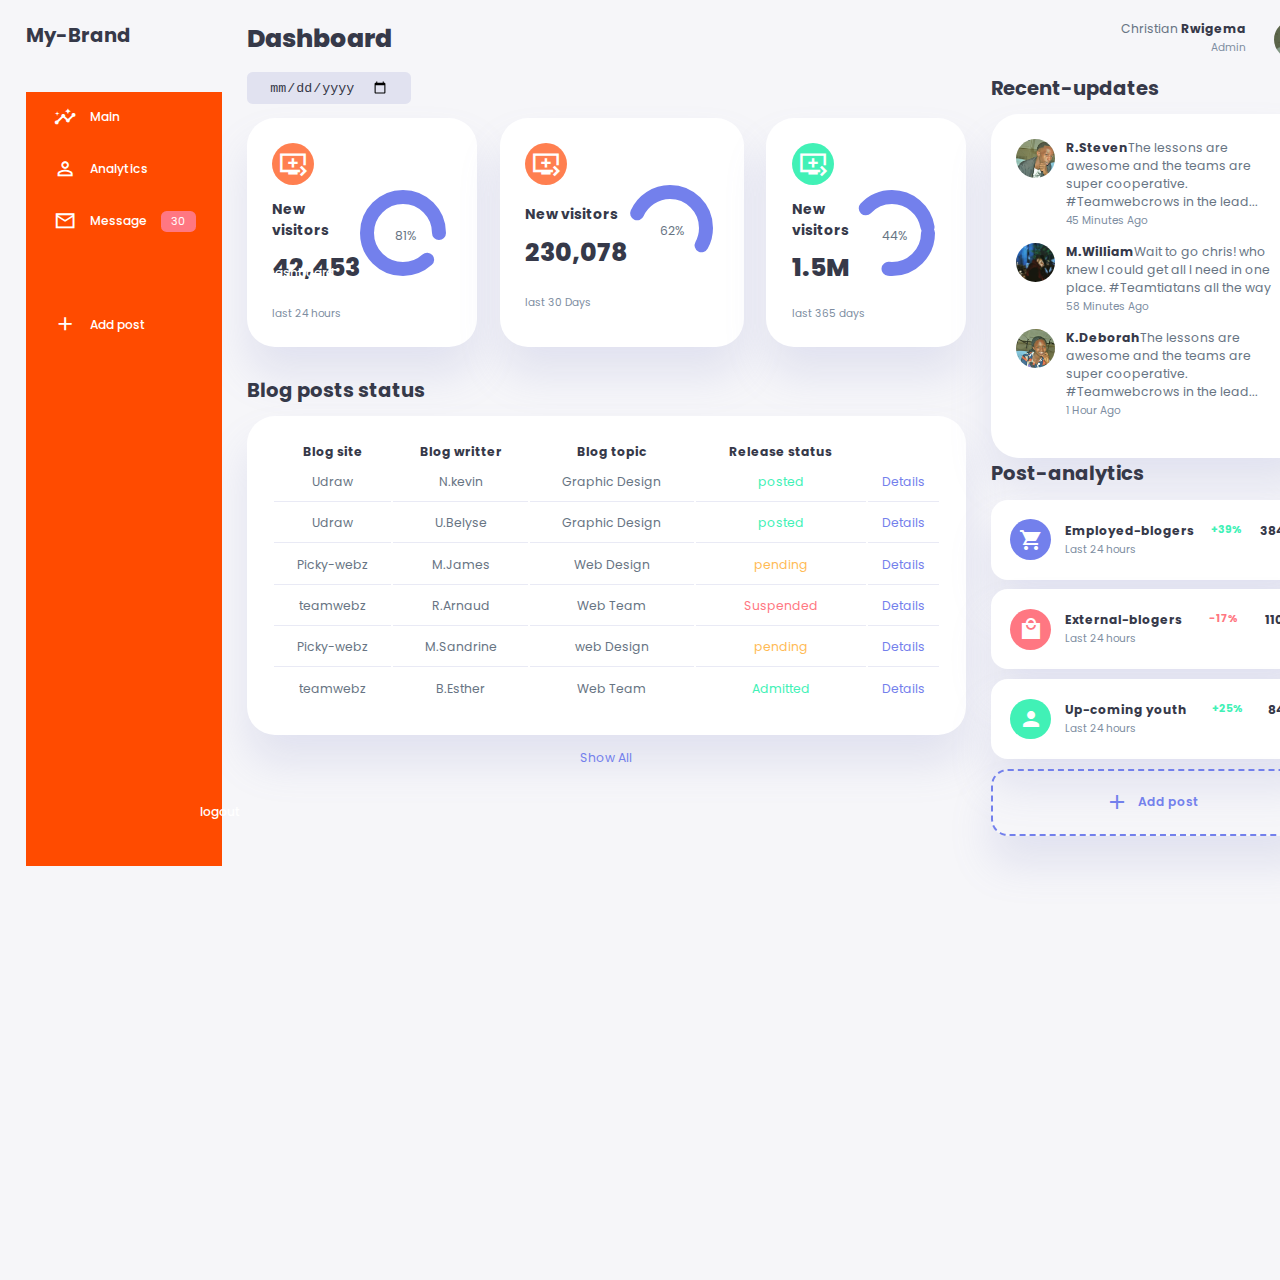
==== admin.html @ 44e916e3 "add-chaanges" ====
<!DOCTYPE html>
<html lang="en">
<head>
    <meta charset="UTF-8">
    <meta http-equiv="X-UA-Compatible" content="IE=edge">
    <meta name="viewport" content="width=device-width, initial-scale=1.0">
    <link rel="stylesheet" href="admin.css">
    <link rel="stylesheet" href="https://fonts.googleapis.com/icon?family=Material+Icons+Sharp">
    <title>Dashboard</title>
</head>
<body>
    <div class="container">
        <aside>
            <div class="top">
                <div class="logo">
                    <img src="" alt="">
                    <h2>My-Brand</h2>
                </div>
                <div class="close" id="close-btn">
                    <span class="material-icons-sharp">
                        close
                        </span>
                </div>
            </div>
            <div class="sidebar">
                <a href="#" class="">
                    <span class="material-icons-sharp">insights</span>
                    <h3>Main</h3>
                </a>
                <a href="#">
                    <span class="material-icons-sharp">person_outline</span>
                    <h3>Analytics</h3>
                </a>
                <a href="#">
                    <span class="material-icons-sharp">mail_outline</span>
                    <h3>Message</h3>
                    <span class="message-count">30</span>
                </a>
                <a href="#">
                    <span class="material-icons-sharp">grid_view</span>
                    <h3>Dashboard</h3>
                </a>
                <a href="#">
                    <span class="material-icons-sharp">add</span>
                    <h3>Add post</h3>
                </a>
                <a href="login.html">
                    <span class="material-icons-sharp">logout</span>
                    <h3>logout</h3>
                </a>
            </div>
        </aside>
        <main>
            <h1>Dashboard</h1>
            <div class="date">
                <input type="date">
            </div>
            <div class="insights">
                <div class="bounce-rate">
                    <span class="material-icons-sharp">
                        queue_play_next</span>
                        <div class="middle">
                            <div class="left">
                                <h3>New visitors</h3>
                                <h1>42,453</h1>
                            </div>
                            <div class="progress">
                                <svg>
                                    <circle cx="38" cy="38" r="36"></circle>
                                </svg>
                                <div class="number">
                                    <p>81%</p>
                                </div>
                            </div>
                        </div>
                        <small class="text-muted">
                            last 24 hours
                        </small>
                </div>
<!-------------------------------------------------------------------------------->
                <div class="monthly-visit">
                    <span class="material-icons-sharp">
                        queue_play_next</span>
                        <div class="middle">
                            <div class="left">
                                <h3>New visitors</h3>
                                <h1>230,078</h1>
                            </div>
                            <div class="progress">
                                <svg>
                                    <circle cx="38" cy="38" r="36"></circle>
                                </svg>
                                <div class="number">
                                    <p>62%</p>
                                </div>
                            </div>
                        </div>
                        <small class="text-muted">
                            last 30 Days
                        </small>
                </div>
<!-------------------------------------------------------------------------------->
                <div class="yearly-visits">
                    <span class="material-icons-sharp">
                        queue_play_next</span>
                        <div class="middle">
                            <div class="left">
                                <h3>New visitors</h3>
                                <h1>1.5M</h1>
                            </div>
                            <div class="progress">
                                <svg>
                                    <circle cx="38" cy="38" r="36"></circle>
                                </svg>
                                <div class="number">
                                    <p>44%</p>
                                </div>
                            </div>
                        </div>
                        <small class="text-muted">
                            last 365 days
                        </small>
                </div>
            </div>
            <div class="recent-blogpost">
                <h2>Blog posts status</h2>
                <table>
                    <thead>
                        <tr>
                            <th>Blog site</th>
                            <th>Blog writter</th>
                            <th>Blog topic</th> 
                            <th>Release status</th>
                            <th></th>
                        </tr>
                    </thead>
                    <tbody>
                        <tr>
                            <td>Udraw</td>
                            <td>N.kevin</td>
                            <td>Graphic Design</td>
                            <td class="success">posted</td>
                            <td class="primary">Details</td>
                        </tr>
                        <tr>
                            <td>Udraw</td>
                            <td>U.Belyse</td>
                            <td>Graphic Design</td>
                            <td class="success">posted</td>
                            <td class="primary">Details</td>
                        </tr>
                        <tr>
                            <td>Picky-webz</td>
                            <td>M.James</td>
                            <td>Web Design</td>
                            <td class="warning">pending</td>
                            <td class="primary">Details</td>
                        </tr>
                        <tr>
                            <td>teamwebz</td>
                            <td>R.Arnaud</td>
                            <td>Web Team</td>
                            <td class="danger">Suspended</td>
                            <td class="primary">Details</td>
                        </tr>
                        <tr>
                            <td>Picky-webz</td>
                            <td>M.Sandrine</td>
                            <td>web Design</td>
                            <td class="warning">pending</td>
                            <td class="primary">Details</td>
                        </tr>
                        <tr>
                            <td>teamwebz</td>
                            <td>B.Esther</td>
                            <td>Web Team</td>
                            <td class="success">Admitted</td>
                            <td class="primary">Details</td>
                        </tr>
                    </tbody>
                </table>
                <a href="#">Show All</a>
            </div>
        </main>


        <div class="right">
            <div class="top">
                <button id="menu-btn">
                    <span class="material-icons-sharp">menu</span>
                </button>
                <div class="profile">
                    <div class="info">
                        <p>Christian <b>Rwigema</b></p>
                        <small class="text-muted">Admin</small>
                    </div>
                    <div class="profile-photo">
                        <img src="img-blog/DSC_1206-1.JPG">
                    </div>
                </div>
            </div>
            <div class="recent-updates">
                <h2>Recent-updates</h2>
                <div class="updates">
                    <div class="update">
                        <div class="profile-photo">
                            <img src="img-blog/DSC_09q.jpg">
                        </div>
                        <div class="message">
                            <p><b>R.Steven</b>The lessons are awesome and the teams are super cooperative.
                                #Teamwebcrows in the lead...</p>
                                <small class="text-muted">45 Minutes Ago</small>
                        </div>
                    </div>
                    <div class="update">
                        <div class="profile-photo">
                            <img src="img-blog/Screenshot_20220315-210021.png">
                        </div>
                        <div class="message">
                            <p><b>M.William</b>Wait to go chris! who knew I could get all I need in one place.
                                #Teamtiatans all the way</p>
                                <small class="text-muted">58 Minutes Ago</small>
                        </div>
                    </div>
                    <div class="update">
                        <div class="profile-photo">
                            <img src="img-blog/DSC_092.jpg">
                        </div>
                        <div class="message">
                            <p><b>K.Deborah</b>The lessons are awesome and the teams are super cooperative.
                                #Teamwebcrows in the lead...</p>
                                <small class="text-muted">1 Hour Ago</small>
                        </div>
                    </div>
                </div>
            </div>
            <div class="sales-analytics">
                <h2>Post-analytics</h2>
                <div class="item online">
                    <div class="icon">
                        <span class="material-icons-sharp">shopping_cart</span>
                    </div>
                    <div class="right">
                        <div class="info">
                            <h3>Employed-blogers</h3>
                            <small class="text-muted">Last 24 hours</small>
                        </div>
                        <h5 class="success">+39%</h5>
                        <h3>3849</h3>
                    </div>
                </div>
                <div class="item offline">
                    <div class="icon">
                        <span class="material-icons-sharp">local_mall</span>
                    </div>
                    <div class="right">
                        <div class="info">
                            <h3>External-blogers</h3>
                            <small class="text-muted">Last 24 hours</small>
                        </div>
                        <h5 class="danger">-17%</h5>
                        <h3>1100</h3>
                    </div>
                </div>
                <div class="item customer">
                    <div class="icon">
                        <span class="material-icons-sharp">person</span>
                    </div>
                    <div class="right">
                        <div class="info">
                            <h3>Up-coming youth</h3>
                            <small class="text-muted">Last 24 hours</small>
                        </div>
                        <h5 class="success">+25%</h5>
                        <h3>849</h3>
                    </div>
                </div>
                <div class="item add-product">
                    <div>
                        <span class="material-icons-sharp">add</span>
                        <h3>Add post</h3>
                    </div>
                </div>
            </div>
        </div>
    </div>
    <script src="main.js"> </script>
</body>
</html>
---- admin.css ----
@import url('https://fonts.googleapis.com/css2?family=Poppins:wght@200;300;400;600;700&display=swap');
:root
{ 
    --color-primary: #7380ec;
    --color-danger: #ff7782;
    --color-success:#41f1b6; 
    --color-warning: #ffbb55;
    --color-white: #fff;
    --color-info-dark:#7d8da1;
    --color-dark: #363949;
    --color-info-light: #dce1eb;
    --color-light: rgba(132, 139, 200, 0.18);
    --color-primary-variant: #111e88;
    --color-dark-variant: #677483;
    --color-background:#f6f6f9;

    --card-border-radius: 2rem;
    --border-radius-1: 0.4rem;
    --border-radius-2: 0.8rem;
    --border-radius-3: 1.2rem;

    --card-padding: 1.8rem;
    --padding-1: 1.2rem;

    --box-shadow: 0 2rem 3rem var(--color-light);
}

*
{
    margin: 0;
    padding: 0;
    outline: 0;
    appearance: none;
    border: 0;
    text-decoration: none;
    list-style: none;
    box-sizing:border-box;
}

html
{
    font-size: 14px;
}

body
{
    width: 100vw;
    height: 100vw;
    font-family: poppins, sans-serif;
    font-size: 0.88rem;
    background: var(--color-background);
    user-select: none;
    overflow-x: hidden;
    color: var(--color-dark);
}

.container
{
    display: grid;
    width: 96%;
    margin: 0 auto;
    gap: 1.8rem;
    grid-template-columns: 14rem auto 23rem;

}

a
{
    color: var(--color-dark);
}

img
{
    display: block;
    width: 100%;
}

h1
{
    font-weight: 800;
    font-size: 1.8rem;
}

h2
{
    font-size: 1.4rem;
}

h3
{
    font-size: 0.87rem;
}

h4
{
    font-size: 0.8rem;
}

h5
{
    font-size: 0.77rem;
}

small
{
    font-size: 0.75rem;
}

.profile-photo
{
    width: 2.8rem;
    height: 2.8rem;
    border-radius: 50%;
    overflow: hidden;
}

.text-muted
{
    color: var(--color-info-dark);
}

p
{
    color: var(--color-dark-variant);
}

b
{
    color: var(--color-dark);
}

.primary
{
    color: var(--color-primary);
}

.danger
{
    color: var(--color-danger);
}

.success
{
    color: var(--color-success);
}

.warning
{
    color: var(--color-warning);
}

aside
{
    height: 100vh;
}

aside .top
{
    background: #f6f6f9;
    display: flex;
    align-items: center;
    justify-content: space-between;
    margin-top: 1.4rem;
}

aside .close
{
    display: none;
}

aside .sidebar
{
    display: flex;
    flex-direction: column;
    height: 86vh;
    position: relative;
    top: 3rem;
    background: #FF4B00;
}

aside h3
{
    font-weight: 500;
}

aside .sidebar a
{
    display: flex;
    color: var(--color-white);margin-left: 2rem;
    gap: 1rem;
    align-items: center;
    position: relative;
    height: 3.7rem;
    transition: all 300ms ease;
}

aside .sidebar a span
{
    font-size: 1.6rem;
    transition: all 300ms ease;
}

aside .sidebar a:last-child
{
    position: absolute;
    bottom: 2rem;
    width: 100%;
}

aside .sidebar a.active
{
    background: var(--color-light);
    color: var(--color-primary);
    margin-left: 0;
}

aside .sidebar a.active:before
{
    content: "";
    width: 6px;
    height: 100%;
    background: var(--color-primary);
}

aside .sidebar a.active span
{
    color: var(--color-primary);
    margin-left: calc(1rem - 3px);
}

aside .sidebar a:hover
{
    color: var(--color-primary);
}

aside .sidebar a:hover span
{
    margin-left: 1rem;
}

aside .sidebar .message-count
{
    background: var(--color-danger);
    color: var(--color-white);
    padding: 2px 10px;
    font-size: 11px;
    border-radius: var(--border-radius-1);
}

/*==============*/

main
{
    margin-top: 1.4rem;
}

main .date
{
    display: inline-block;
    background: var(--color-light);
    border-radius: var(--border-radius-1);
    margin-top: 1rem;
    padding: 0.5rem 1.6rem;
}

main .date input[type='date']
{
    background: transparent;
    color: var(--color-dark);
}

main .insights
{
    display: grid;
    grid-template-columns: repeat(3, 1fr);
    gap: 1.6rem;
}

main .insights > div
{
    background: var(--color-white);
    padding: var(--card-padding);
    border-radius: var(--card-border-radius);
    margin-top: 1rem;
    box-shadow: var(--box-shadow);
    transition: all 300ms ease;
}

main .insights > div:hover
{
    box-shadow: none;
}

main .insights > div span
{
    background: coral;
    padding: 0.5rem;
    border-radius: 50%;
    color: var(--color-white);
    font-size: 2rem;
}

main .insights > div.monthly-visits span
{
    background: var(--color-danger);
}

main .insights > div.yearly-visits span
{
    background: var(--color-success);
}


main .insights > div .middle
{
    display: flex;
    align-items: center;
    justify-content: space-between;
}

main .insights h3
{
    margin: 1rem 0 0.6rem;
    font-size: 1rem;
}

main .insights .progress
{
    position: relative;
    width: 92px;
    height: 92px;
    border-radius: 50%;
}

main .insights svg
{
    width: 7rem;
    height: 7rem;
}

main .insights svg circle
{
    fill: none;
    stroke: var(--color-primary);
    stroke-width: 14;
    stroke-linecap: round;
    transform: translate(5px, 5px);
    stroke-dasharray:110;
    stroke-dashoffset: 92;
}

main .insights .bounce-rate svg circle
{
    stroke-dashoffset: -30;
    stroke-dasharray: 200;
}

main .insights .monthly-visits svg circle
{
    stroke-dashoffset: 35;
    stroke-dasharray: 110;
}

main .insights .yearly-visits svg circle
{
    stroke-dashoffset: 20;
    stroke-dasharray: 80;
}


main .insights .bounce-rate svg circle
{
    stroke-dashoffset: -30;
    stroke-dasharray: 200;
}


main .insights .progress .number
{
    position: absolute;
    top: 0;
    left: 0;
    height: 100%;
    width: 100%;
    display: flex;
    justify-content: center;
    align-items: center;
}


main .insights  small
{
    margin-top: 1.3rem;
    display: block;
}

/*+++++++++++++++++++++++++++*/

main .recent-blogpost
{
    margin-top: 2rem;
}

main .recent-blogpost h2
{
    margin-bottom: 0.8rem;
}

main .recent-blogpost table
{
    background: var(--color-white);
    width: 100%;
    border-radius: var(--card-border-radius);
    padding: var(--card-padding);
    text-align: center;
    box-shadow: var(--box-shadow);
    transition: all 300ms ease;
}

main .recent-blogpost table:hover
{
    box-shadow: none;
}

main table tbody td
{
    height: 2.8rem;
    border-bottom: 1px solid var(--color-light);
    color: var(--color-dark-variant);  
}

main table tbody tr:last-child td
{
    border: none;
}

main a
{
    text-align: center;
    display: block;
    margin: 1rem auto;
    color: var(--color-primary);
}

/*22222222222222222222222222222222222222*/


.right
{
    margin-top: 1.4rem;
}

.right .top
{
    display: flex;
    justify-content: end;
    gap: 2rem;
}

.right .top button
{
    display: none;
}

.right .theme-toggler
{
    background: var(--color-light);
    display: flex;
    justify-content: space-between;
    align-items: center;
    height: 1.6rem;
    width: 4.2rem;
    cursor: pointer;
    border-radius: var(--border-radius-1);
}

.right .theme-toggler span
{
    font-size: 1.2rem;
    width: 50%;
    height: 100%;
    display: flex;
    align-items: center;
    justify-content: center;
}

.right .theme-toggler span.active
{
    background: var(--color-primary);
    color: white;
    border-radius: var(--border-radius-1);
}

.right .top .profile
{
    display: flex;
    gap: 2rem;
    text-align: right;
}

.right .recent-updates
{
    margin-top: 1rem;
}

.right .recent-updates h2
{
    margin-bottom: 0.8rem;
}

.right .recent-updates .updates
{
    background: var(--color-white);
    padding: var(--card-padding);
    border-radius: var(--card-border-radius);
    box-shadow: var(--box-shadow);
    transition: all 300ms ease;
}

.right .recent-updates .updates:hover
{
    box-shadow: none;
}

.right .recent-updates .updates .update
{
    display: grid;
    grid-template-columns: 2.6rem auto;
    gap: 1rem;
    margin-bottom:  1rem;
}

.right .sales-analytics h2
{
    margin-bottom: 0.8rem;
}

.right .sales-analytics .item
{
    background: var(--color-white);
    display: flex;
    align-items: center;
    gap: 1rem;
    margin-bottom: 0.7rem;
    padding: 1.4rem;
    border-radius: var(--color-background);
    border-radius: var(--border-radius-3);
    box-shadow: var(--box-shadow);
}

.right .sales-analytics .item:hover
{
    box-shadow: none;
}

.right .sales-analytics .item .right
{
    display: flex;
    justify-content: space-between;
    align-items: start;
    margin: 0;
    width: 100%;
}

.right .sales-analytics .item .icon
{
    padding: 0.6rem;
    color: var(--color-white);
    border-radius: 50%;
    background: var(--color-primary);
    display: flex;
}

.right .sales-analytics .item.offline .icon
{
    background: var(--color-danger);
}

.right .sales-analytics .item.customer .icon
{
    background: var(--color-success);
}

.right .sales-analytics .add-product
{
    background: transparent;
    border: 2px dashed var(--color-primary);
    color: var(--color-primary);
    display: flex;
    align-items: center;
    justify-content: center;
}

.right .sales-analytics .add-product div
{
    display: flex;
    align-items: center;
    gap: 0.6rem;
}

.right .sales-analytics .add-product div h3
{
    font-weight: 600;
}

@media screen and (max-width: 1200px) 
{
    .container
    {
        width: 94%;
        grid-template-columns: 7rem auto 23rem;
    }

    aside .sidebar h3
    {
        display: none;
    }

    aside .sidebar a
    {
        width: 5.6rem;
    }
    aside .sidebar a:last-child
    {
        position: relative;
        margin-top: 1.8rem;
    }

    main .insights
    {
        grid-template-columns: 1fr;
        gap: 0;
    }

    main .recent-blogpost
    {
        width: 94%;
        position: absolute;
        left: 50%;
        transform: translateX(-50%);
        margin: 2rem 0 0 8.8rem;
    }

    main .recent-blogpost table
    {
        width: 84%;
    }

    main table thead tr th:last-child, 
    main table thead tr th:first-child
    {
        display: none;
    }

    main table tbody tr td:last-child, 
    main table tbody tr td:first-child
    {
        display: none;
    }
}

@media screen  and (max-width: 768px)
{
    .container
    {
        width: 100%;
        grid-template-columns: 1fr;
    }

    aside
    {
        position: fixed;
        left: -100px;
        background: var(--color-white);
        width: 18rem;
        z-index: 3;
        box-shadow: 1rem 3rem 4rem var(--color-light);
        height: 100vh;
        padding-right: var(--card-padding);
        display: none;
        animation: showMenu 400ms ease forwards;
    }

    @keyframes showMenu 
    {
        to
        {
            left: 0;
        }
    }

    aside .logo h2
    {
        display: inline;
    }

    aside .sidebar h3
    {
        display: inline;
    }
    aside .sidebar a
    {
        width: 100%;
        height: 3.4rem;
    }

    aside .sidebar a:last-child
    {
        position: absolute;
        bottom: 5rem;
    }

    aside .close
    {
        display: inline-block;
        cursor: pointer;
    }

    main 
    {
        margin-top: 8rem;
        padding: 0 1rem;
    }

    main .recent-blogpost
    {
        position: relative;
        margin: 3rem 0 0 0;
        width: 100%;
    }

    main .recent-blogpost table 
    {
        width: 100%;
        margin: 0;
    }
.right
    {
        width: 94%;
        margin: 0 auto 4rem;
    }

    .right .top
    {
        position: fixed;
        top: 0;
        left: 0;
        align-items: center;
        padding:  0 0.8rem;
        height: 4.6rem;
        background: var(--color-white);
        width: 100%;
        margin: 0;
        z-index: 2;
        box-shadow: 0 1rem 1rem var(--color-light);
    }
.right .top .theme-toggler
{
    width: 4.4rem;
    position: absolute;
    left: 66%;
}

.right .profile .info
{
    display: none;
}

.right .top button
{
    display: inline-block;
    background: transparent;
    cursor: pointer;
    color: var(--color-dark);
    position: absolute;
    left: 1rem;
}

.right .top button span 
{
    font-size: 2rem;
}

}
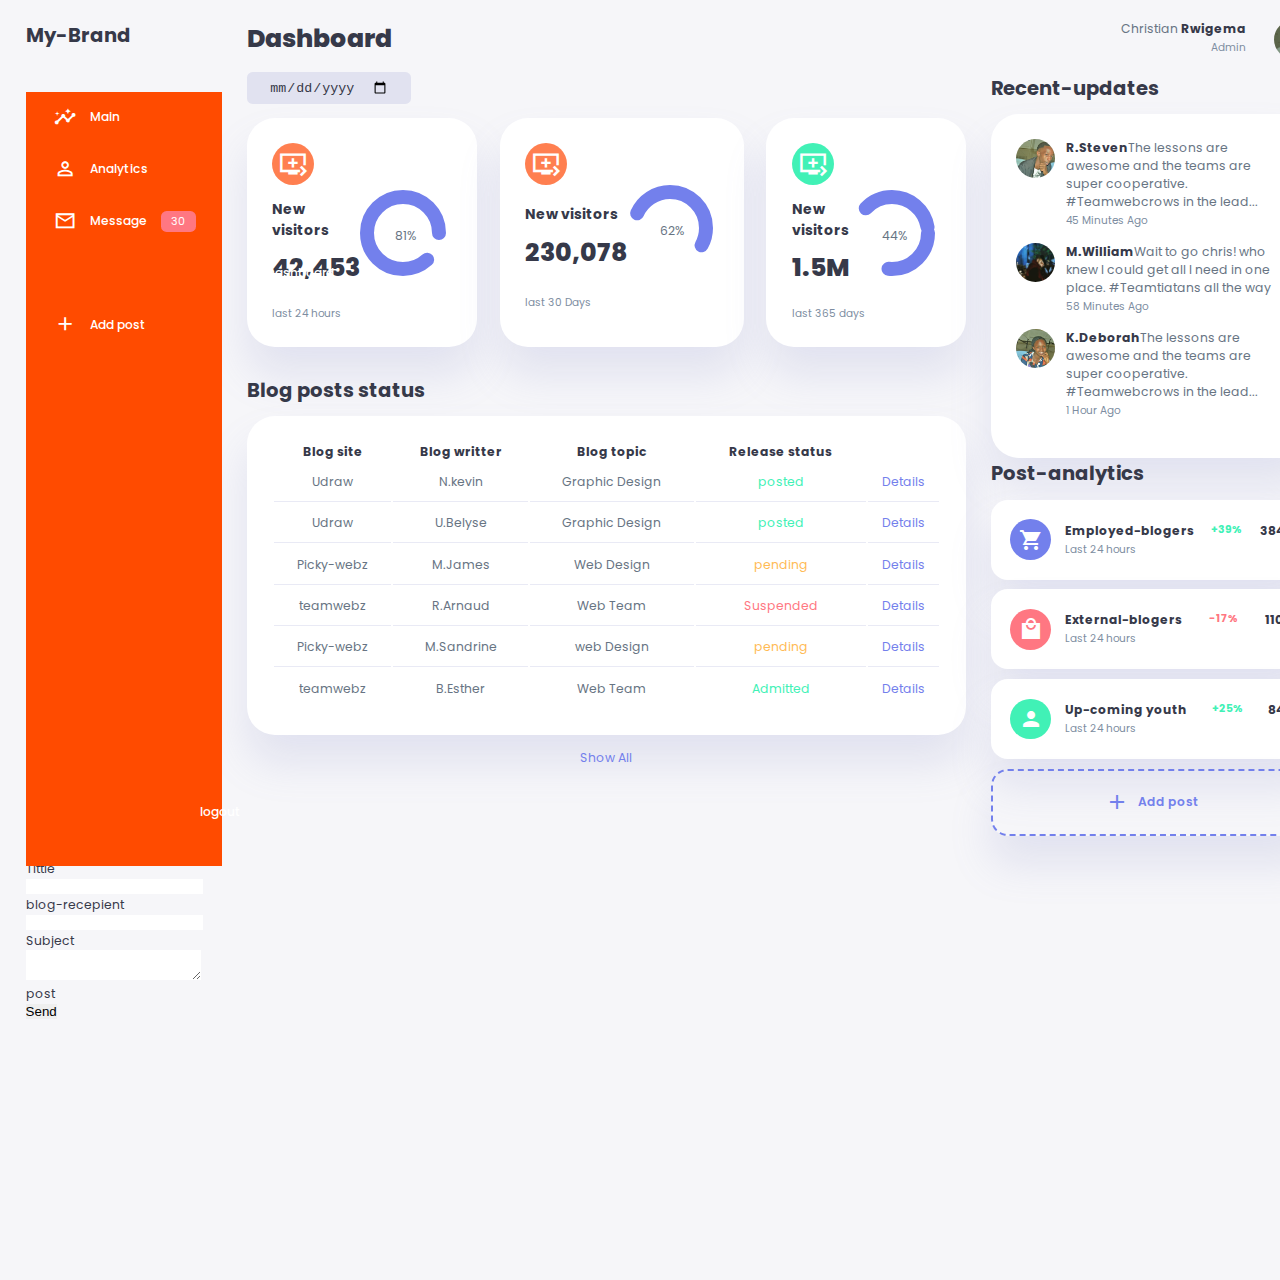
==== commit 1f091511: "changes" ====
--- a/admin.html
+++ b/admin.html
@@ -23,24 +23,24 @@
                 </div>
             </div>
             <div class="sidebar">
-                <a href="#" class="">
+                <a href="admin.html" class="">
                     <span class="material-icons-sharp">insights</span>
                     <h3>Main</h3>
                 </a>
-                <a href="#">
+                <a href="analytics.html">
                     <span class="material-icons-sharp">person_outline</span>
                     <h3>Analytics</h3>
                 </a>
-                <a href="#">
+                <a href="message.html">
                     <span class="material-icons-sharp">mail_outline</span>
                     <h3>Message</h3>
                     <span class="message-count">30</span>
                 </a>
-                <a href="#">
+                <a href="dashboard.html">
                     <span class="material-icons-sharp">grid_view</span>
                     <h3>Dashboard</h3>
                 </a>
-                <a href="#">
+                <a href="post.html">
                     <span class="material-icons-sharp">add</span>
                     <h3>Add post</h3>
                 </a>
@@ -48,6 +48,34 @@
                     <span class="material-icons-sharp">logout</span>
                     <h3>logout</h3>
                 </a>
+            </div>
+            <div class="post">
+                <div class="date">
+                    <input type="date">
+                </div>
+                    <div class="contactform">
+                    <form >
+                        <div class="inputBox">
+                            <input type="text" name="" required>
+                            <span>Tittle</span>
+                        </div>
+                        <div class="inputBox">
+                            <input type="text" name="" required>
+                            <span>blog-recepient</span>
+                        </div>
+                        <div class="inputBox">
+                            <input type="text" name="" required>
+                            <span>Subject</span>
+                        </div>
+                        <div class="inputBox">
+                            <textarea required></textarea>
+                            <span>post</span>
+                        </div>
+                        <div class="inputBox">
+                            <input type="submit" name="" value="Send">
+                        </div>
+                    </form>
+                </div>
             </div>
         </aside>
         <main>
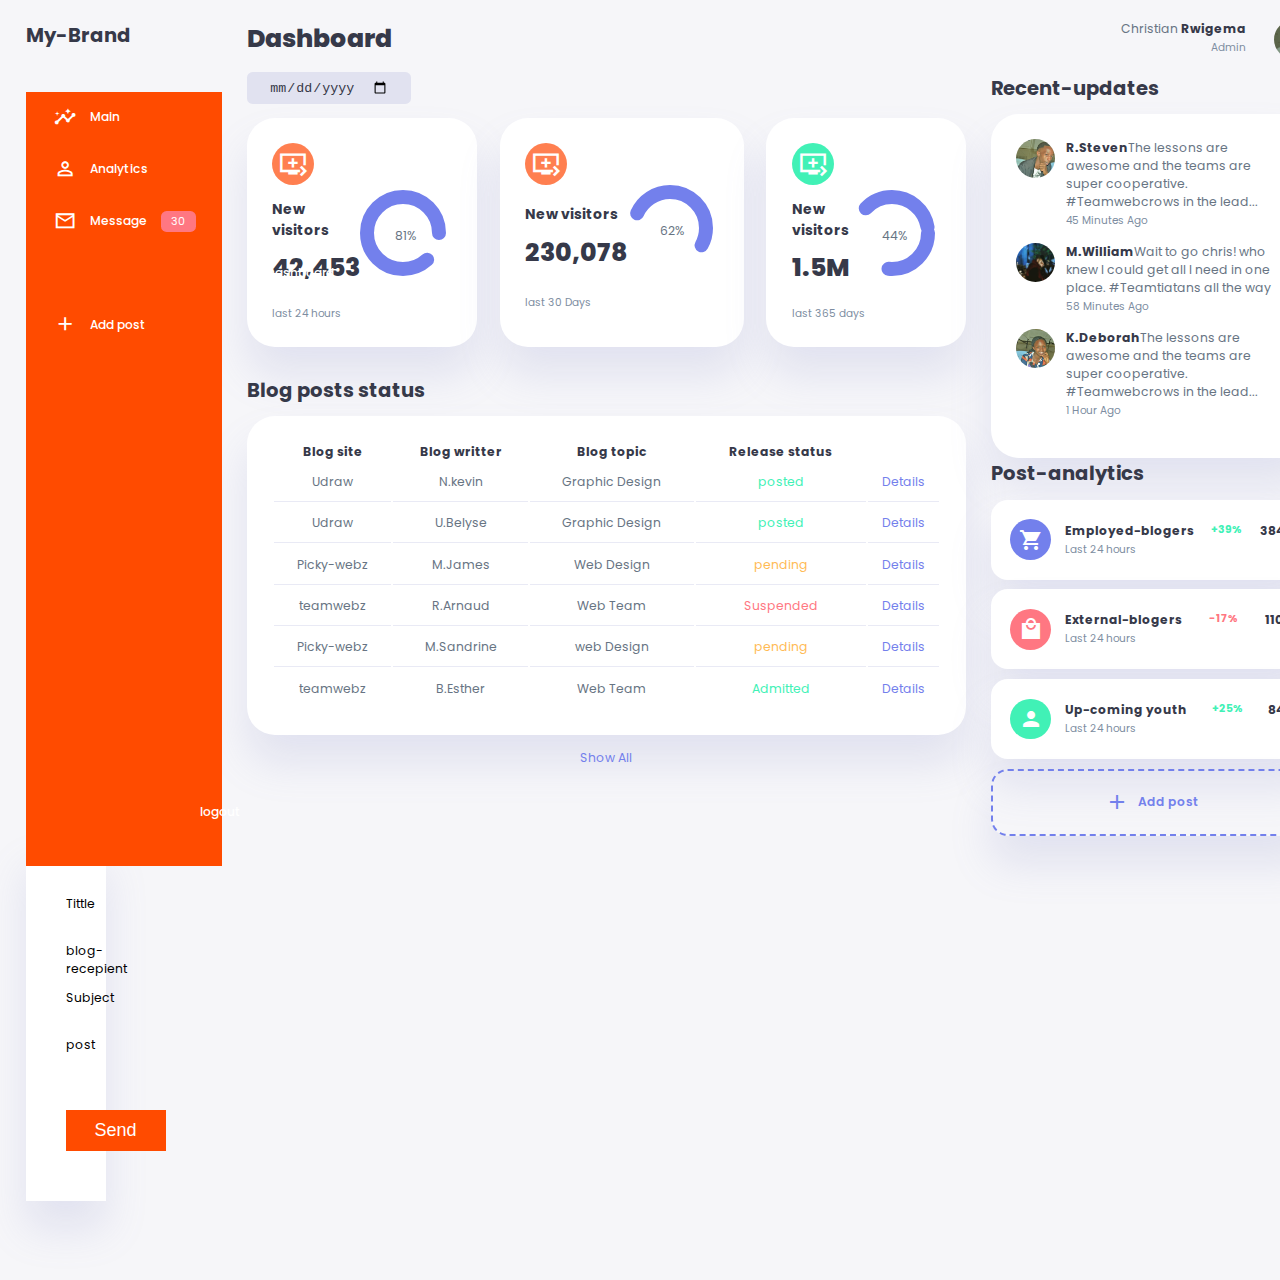
==== commit 1369079b: "adding some stuff" ====
--- a/admin.html
+++ b/admin.html
@@ -313,5 +313,35 @@
         </div>
     </div>
     <script src="main.js"> </script>
+    <script>
+        const container = document.getElementById('messageContainer');
+    const getMessage = () => {
+      var myHeaders = new Headers();
+      var requestOptions = {
+        method: 'GET',
+        headers: myHeaders,
+        redirect: 'follow'
+      };
+
+      fetch("https://app-endpoints.herokuapp.com/messages/", requestOptions)
+        .then(response => response.json())
+        .then(result => {
+          const messages = result || []
+
+          messages.forEach(element => {
+            messageContainer.innerHTML += `
+            <tr>
+                    <td>${element.name}</td>
+                    <td>${element.email}</td>
+                    <td>${element.subject}</td>
+                    <td >${element.message}</td>
+                </tr>`
+          });
+        })
+        .catch(error => console.log('error', error));
+
+    }
+    getMessage()
+    </script>
 </body>
 </html>--- a/admin.css
+++ b/admin.css
@@ -603,6 +603,77 @@
     font-weight: 600;
 }
 
+.contactform
+{
+    width: 40%;
+    padding: 40px;
+    background: #ffff;
+    box-shadow: var(--box-shadow);
+}
+
+.contactform:hover
+{
+    box-shadow: none;
+}
+
+.contactform h4
+{
+    color: #FF4B00;
+    font-weight: 500;
+}
+
+.contactform .inputBox
+{
+    position: relative;
+    width: 100%;
+    margin-top: 10px;
+}
+
+.contactform .inputBox input,
+.contactform .inputBox textarea
+{
+    width: 100%;
+    margin: 10px 0;
+    border: none;
+    border-bottom: 2px solid #FF4B00;
+    outline: none;
+    resize: none;
+}
+.contactform .inputBox span
+{
+    position: absolute;
+    left: 0;
+    padding: 1px 0;
+    margin: 2px 0;
+    pointer-events: none;
+    transition: 0.5s;
+    color: #000;
+}
+
+.contactform .inputBox input:focus ~ span,
+.contactform .inputBox input:valid ~ span,
+.contactform .inputBox input:focus ~ span,
+.contactform .inputBox input:valid ~ span,
+.contactform .inputBox textarea:focus ~ span,
+.contactform .inputBox textarea:valid ~ span
+{
+    color: #FF4B00;
+    font-size: 12px;
+    transform: translateY(-20px);
+}
+
+.contactform .inputBox input[type="submit"]
+{
+    width: 100px;
+    background: #FF4B00;
+    color: #ffff;
+    border: none;
+    cursor: pointer;
+    padding: 10px;
+    font-size: 18px;
+
+}
+
 @media screen and (max-width: 1200px) 
 {
     .container
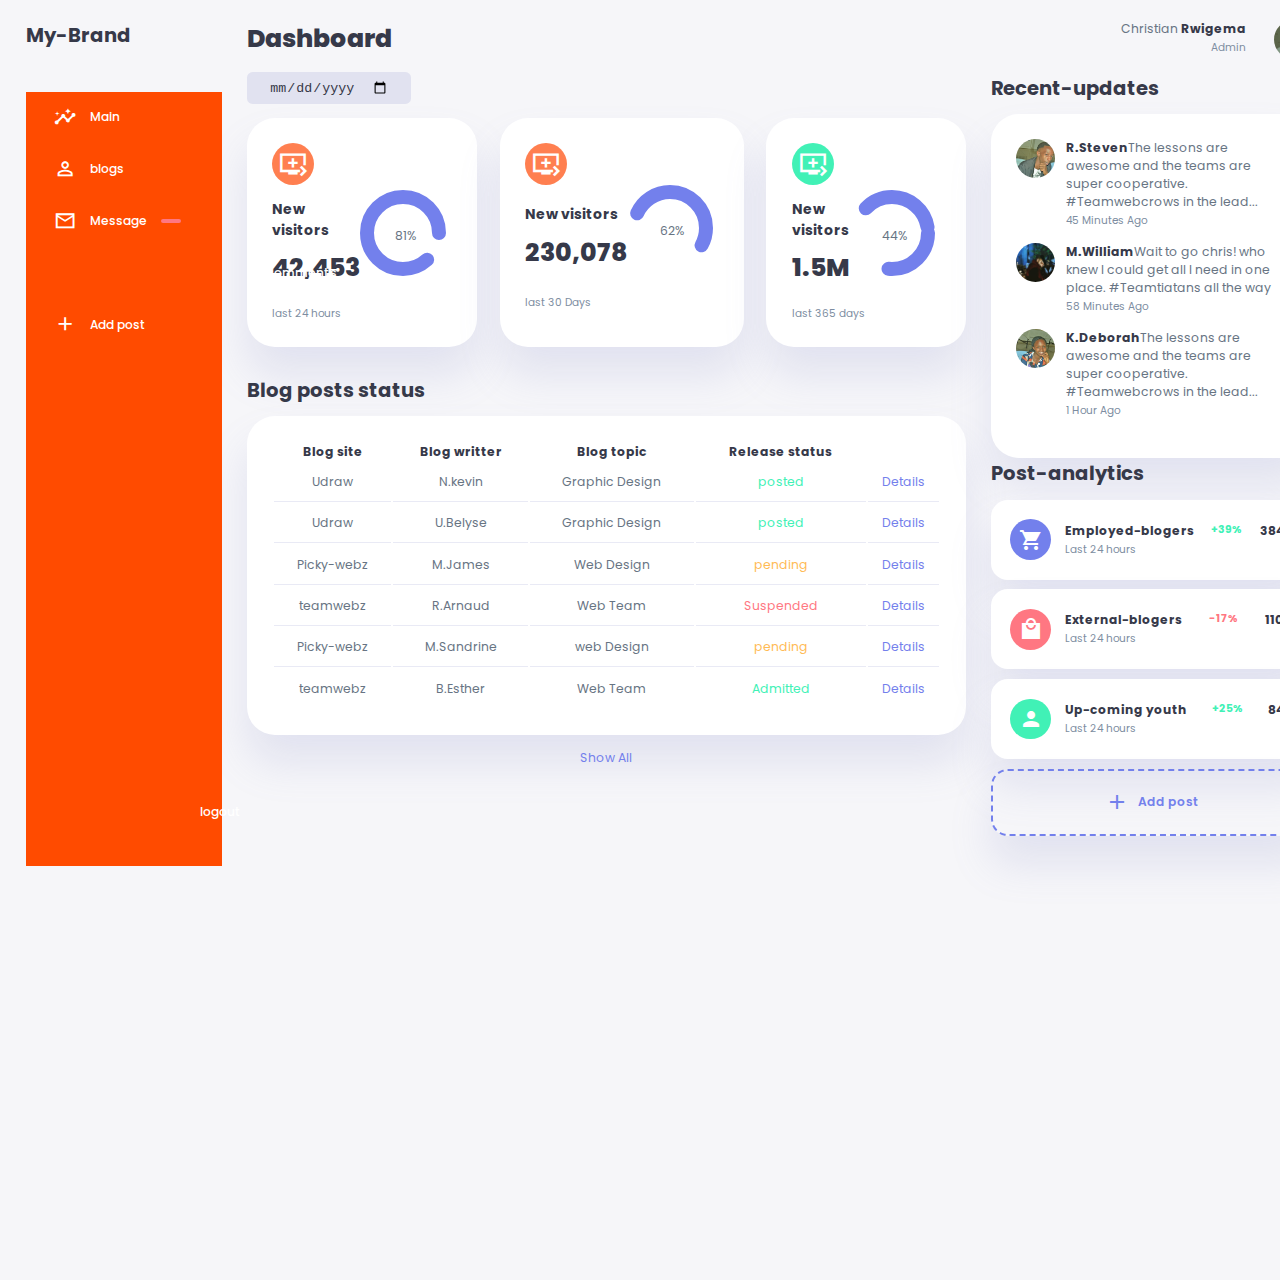
==== commit fd8b3b76: "one more" ====
--- a/admin.html
+++ b/admin.html
@@ -27,18 +27,18 @@
                     <span class="material-icons-sharp">insights</span>
                     <h3>Main</h3>
                 </a>
-                <a href="analytics.html">
+                <a href="blogs.html">
                     <span class="material-icons-sharp">person_outline</span>
-                    <h3>Analytics</h3>
+                    <h3>blogs</h3>
                 </a>
                 <a href="message.html">
                     <span class="material-icons-sharp">mail_outline</span>
                     <h3>Message</h3>
-                    <span class="message-count">30</span>
-                </a>
-                <a href="dashboard.html">
+                    <span class="message-count"></span>
+                </a>
+                <a href="comments.html">
                     <span class="material-icons-sharp">grid_view</span>
-                    <h3>Dashboard</h3>
+                    <h3>comments</h3>
                 </a>
                 <a href="post.html">
                     <span class="material-icons-sharp">add</span>
@@ -49,7 +49,7 @@
                     <h3>logout</h3>
                 </a>
             </div>
-            <div class="post">
+            <!-- <div class="post">
                 <div class="date">
                     <input type="date">
                 </div>
@@ -76,7 +76,7 @@
                         </div>
                     </form>
                 </div>
-            </div>
+            </div> -->
         </aside>
         <main>
             <h1>Dashboard</h1>
